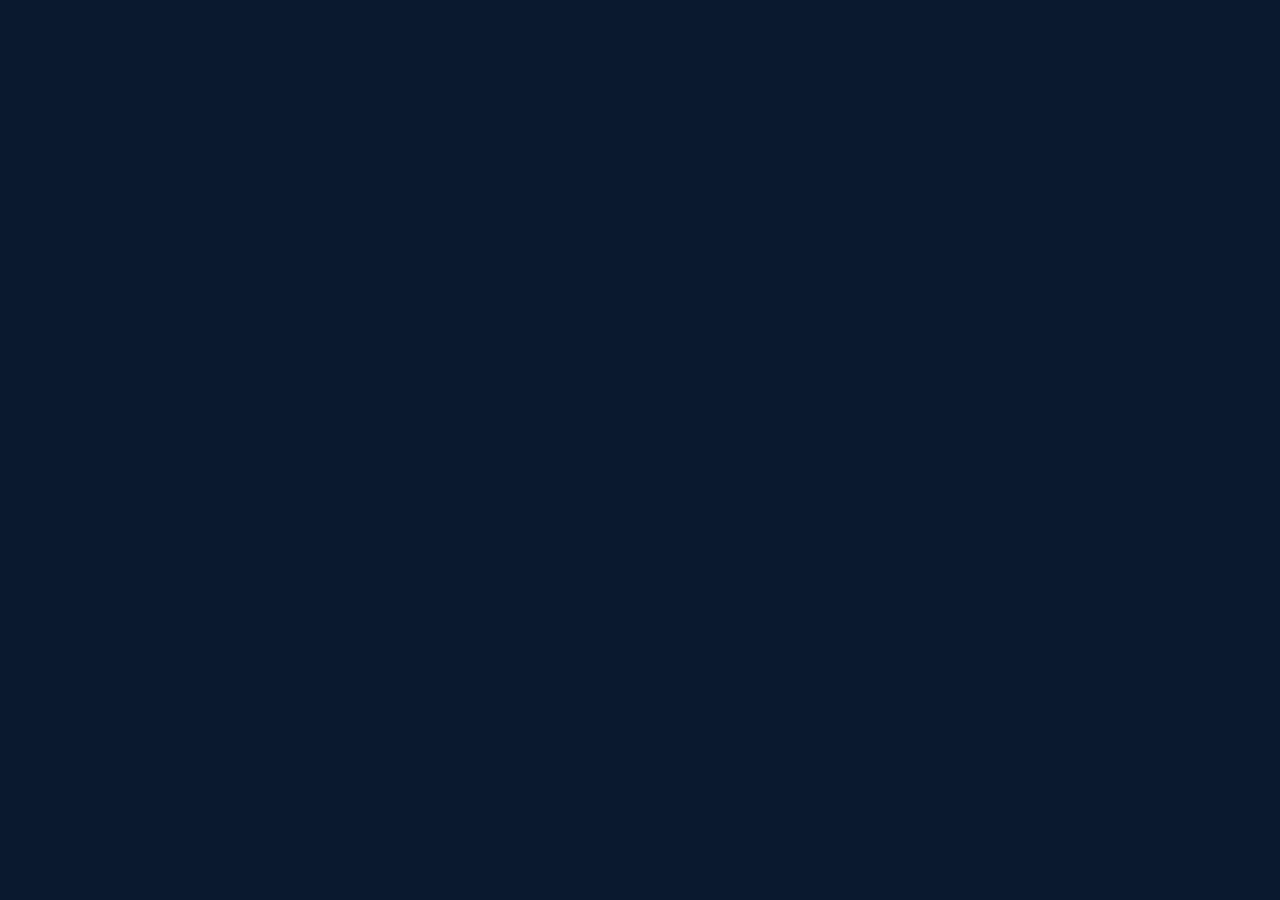
==== analog-clock/index.html @ 2e5b986a "refactor(analogClock): add initial setup for analog clock" ====
<!DOCTYPE html>
<html lang="en">
<title>
    <meta charset="UTF-8">
    <meta name="viewport" content="width=device-width, initial-scale=1.0">
    <title>Analog Clock</title>
    <link rel="stylesheet" href="style.css">
</head>
<body>
    
    

    <script src="app.js"></script>
</body>
</html>
---- analog-clock/style.css ----
*,
*::before,
*::after{
    margin:0;
    padding:0;
    box-sizing: border-box;
}

body {
    font-size: 16px;
    line-height: 2;
    display: flex;
    justify-content: center;
    align-items: center;
    min-height: 100vh;
    background: rgb(10, 25, 47);
}
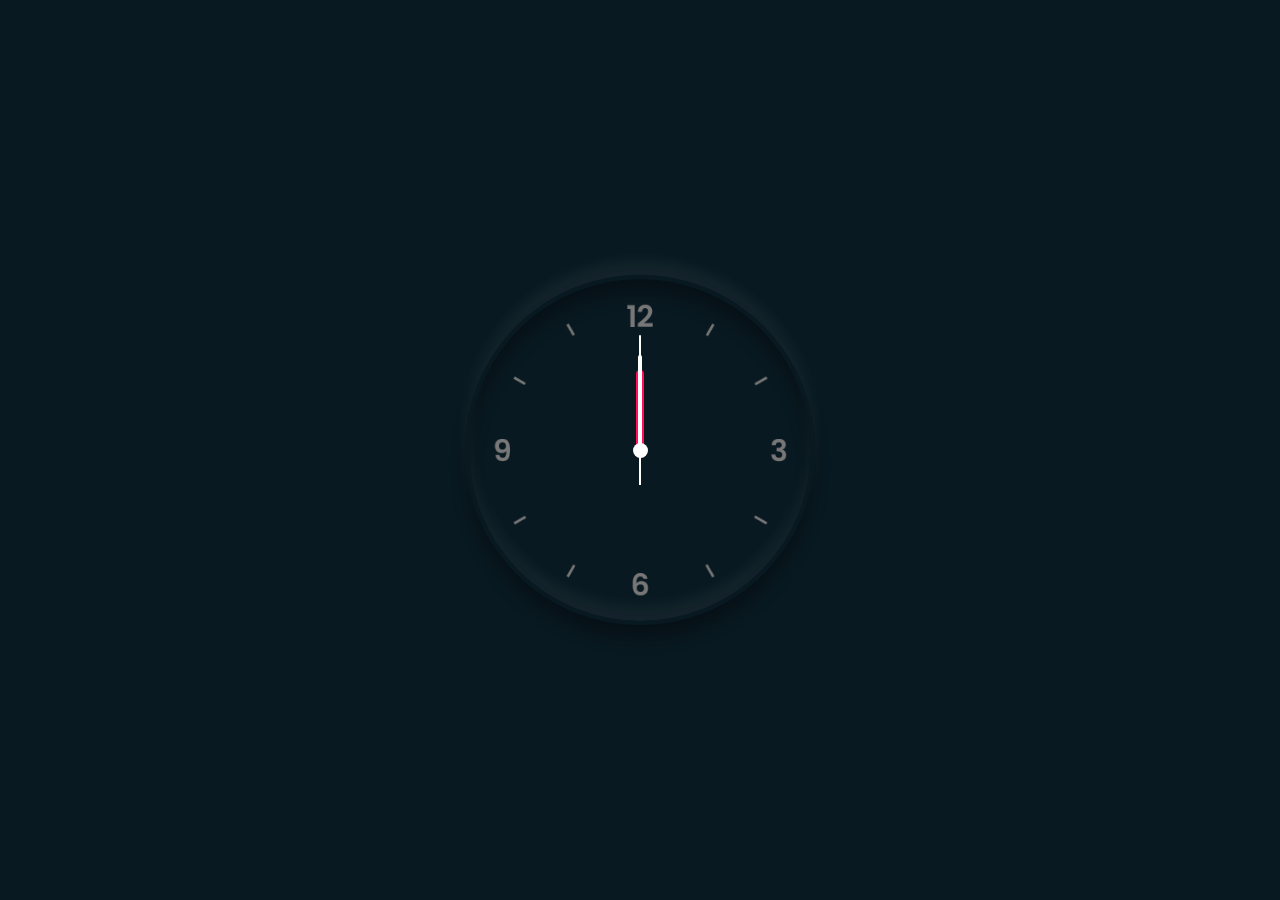
==== commit ea62008e: "style(clock): update styles for analog clock" ====
--- a/analog-clock/index.html
+++ b/analog-clock/index.html
@@ -8,7 +8,19 @@
 </head>
 <body>
     
-    
+    <!-- CSS Neumorphism Clock UI design -->
+
+    <section class="clock">
+        <div class="hour">
+            <div class="hour__hand" id="hour__hand"></div>
+        </div>
+        <div class="minute">
+            <div class="minute__hand" id="minute__hand"></div>
+        </div>
+        <div class="second">
+            <div class="second__hand" id="second__hand"></div>
+        </div>
+    </section>
 
     <script src="app.js"></script>
 </body>
--- a/analog-clock/style.css
+++ b/analog-clock/style.css
@@ -13,5 +13,94 @@
     justify-content: center;
     align-items: center;
     min-height: 100vh;
-    background: rgb(10, 25, 47);
+    background: #091921;
+}
+
+.clock {
+    position: relative;
+    display: flex;
+    justify-content: center;
+    align-items: center;
+    width: 350px;
+    height: 350px;
+    border-radius: 50%;
+    border: 4px solid #091921;
+    background-image: url(clock.png);
+    background-size: cover;
+    background-position: center;
+    box-shadow: 0 -15px 15px rgba(255,255,255, 0.05),
+                inset 0 -15px 15px rgba(255,255,255, 0.05),
+                0 15px 15px rgba(0,0,0, 0.3),
+                inset 0 15px 15px rgba(0,0,0, 0.3);
+}
+
+.clock::before {
+    position: absolute;
+    content: '';
+    width: 15px;
+    height: 15px;
+    background-color: #fff;
+    border-radius: 50%;
+    z-index: 99;
+}
+
+
+.clock .hour,
+.clock .minute,
+.clock .second{
+    position: absolute;
+}
+
+.clock .hour, .hour__hand {
+    width: 160px;
+    height: 160px;
+}
+
+.clock .minute, .minute__hand {
+    width: 190px;
+    height: 190px;
+}
+
+.clock .second, .second__hand {
+    width: 230px;
+    height: 230px;
+}
+
+
+.hour__hand,
+.minute__hand,
+.second__hand {
+    display: flex;
+    justify-content: center;
+    position: absolute;
+    border-radius: 50%;
+
+}
+
+.hour__hand::before {
+    position: absolute;
+    content: '';
+    width: 8px;
+    height: 80px;
+    background-color: #ff105e;
+    z-index: 1;
+    border-radius: 6px 6px 0 0;
+}
+.minute__hand::before {
+    position: absolute;
+    content: '';
+    width: 4px;
+    height: 90px;
+    background-color: #fff;
+    z-index: 1;
+    border-radius: 6px 6px 0 0;
+}
+.second__hand::before {
+    position: absolute;
+    content: '';
+    width: 2px;
+    height: 150px;
+    background-color: #fff;
+    z-index: 1;
+    border-radius: 6px 6px 0 0;
 }